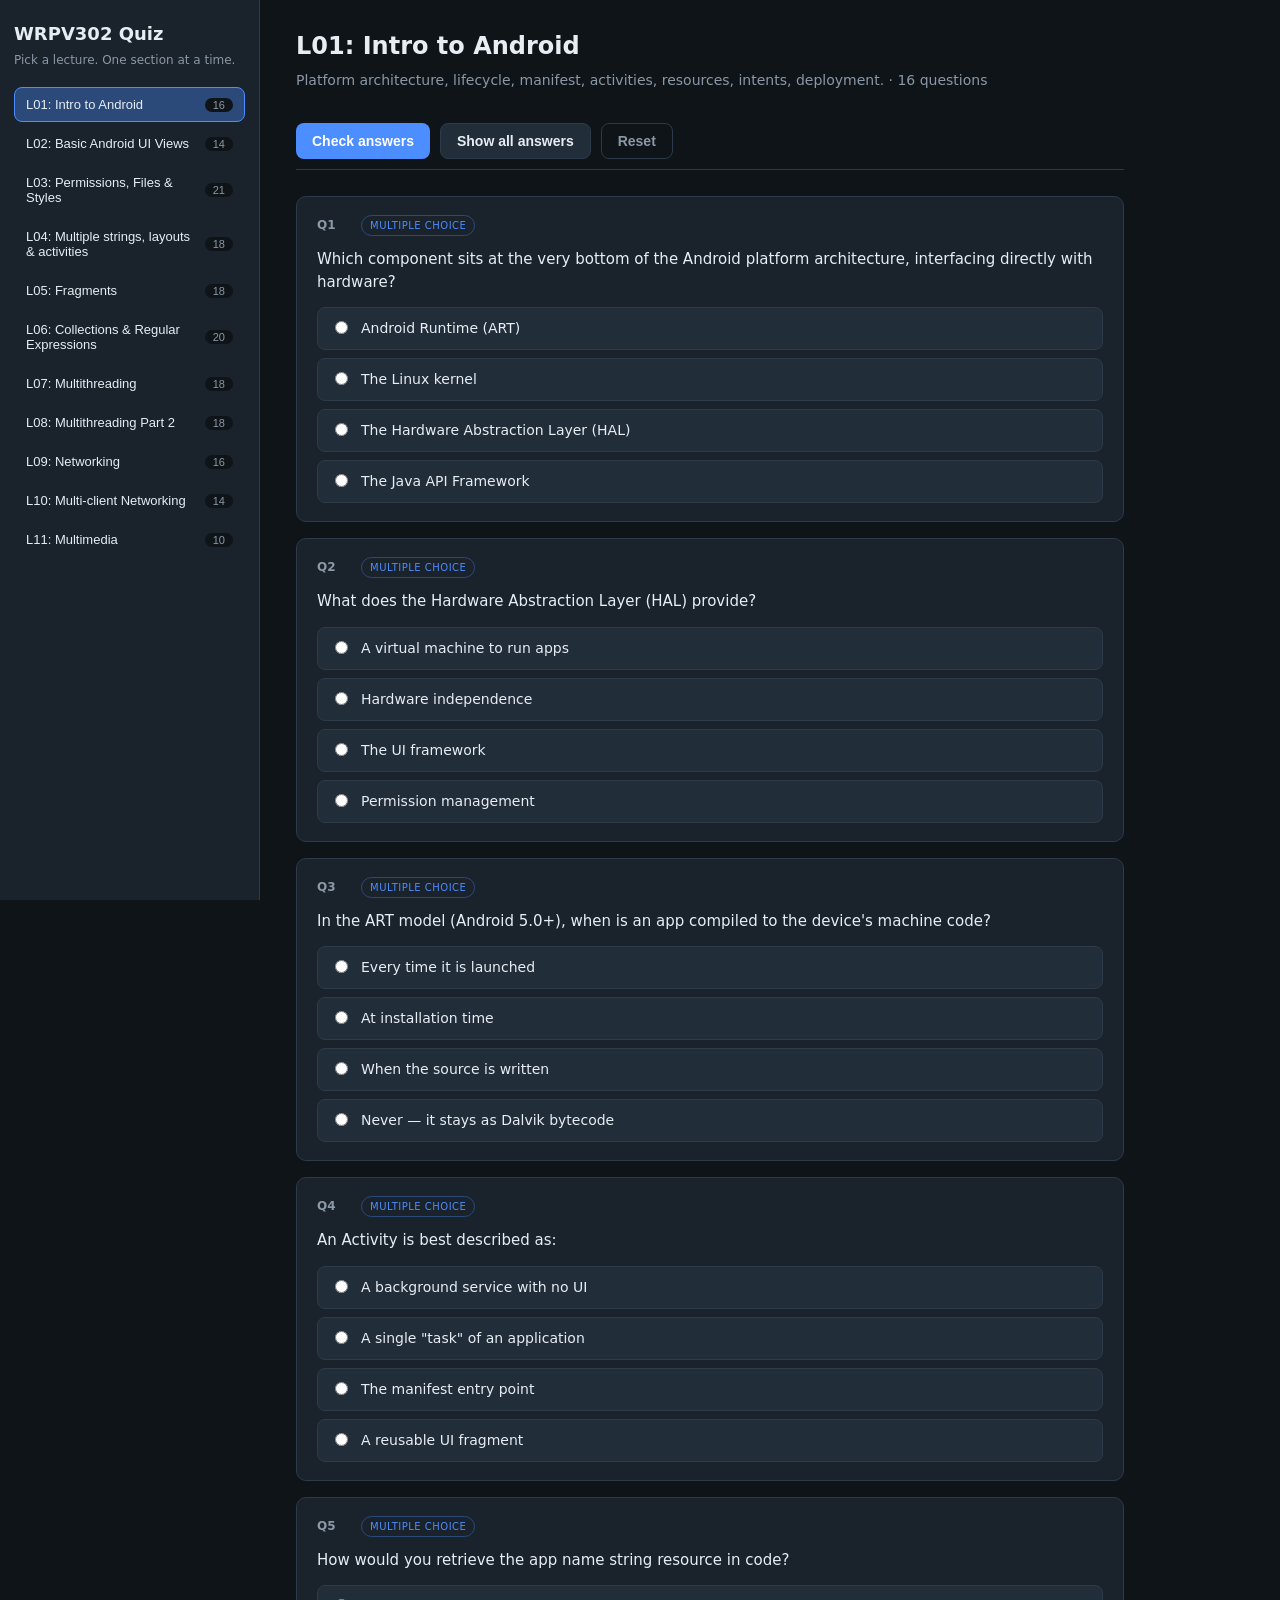
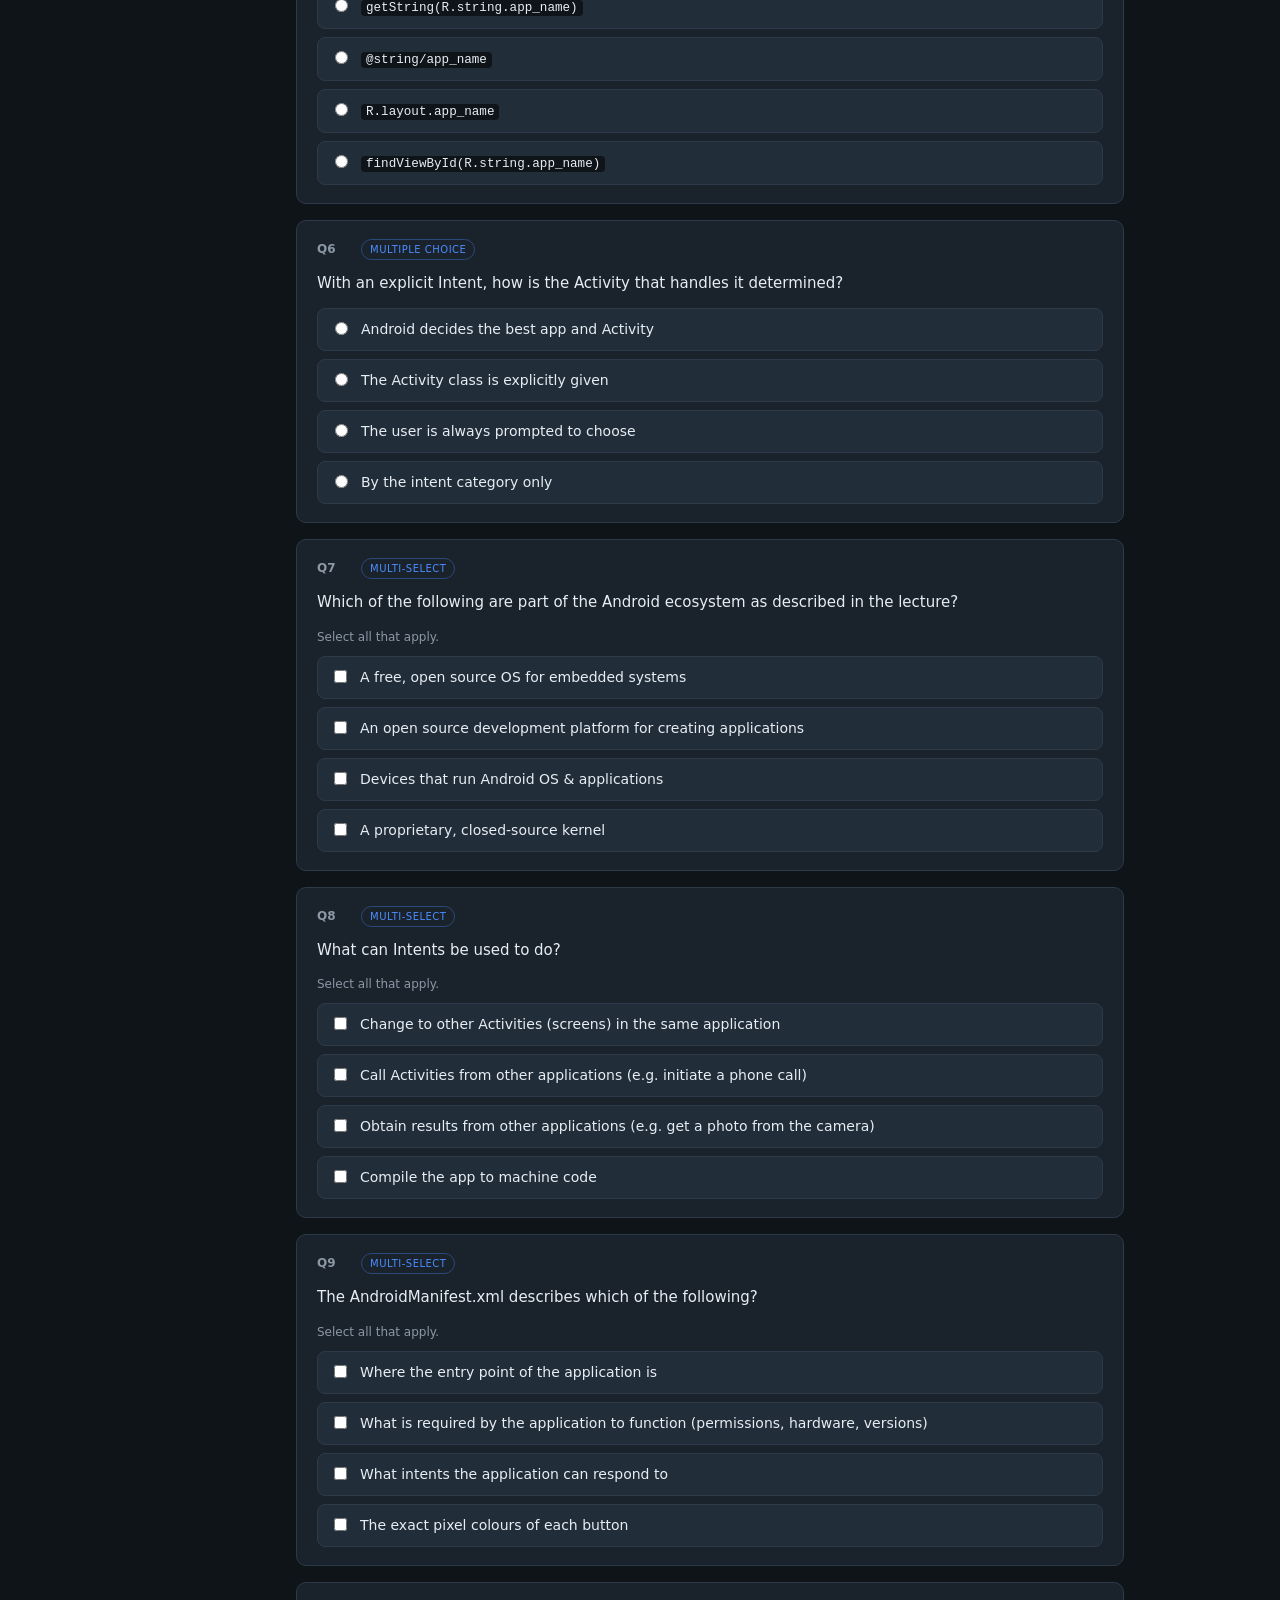
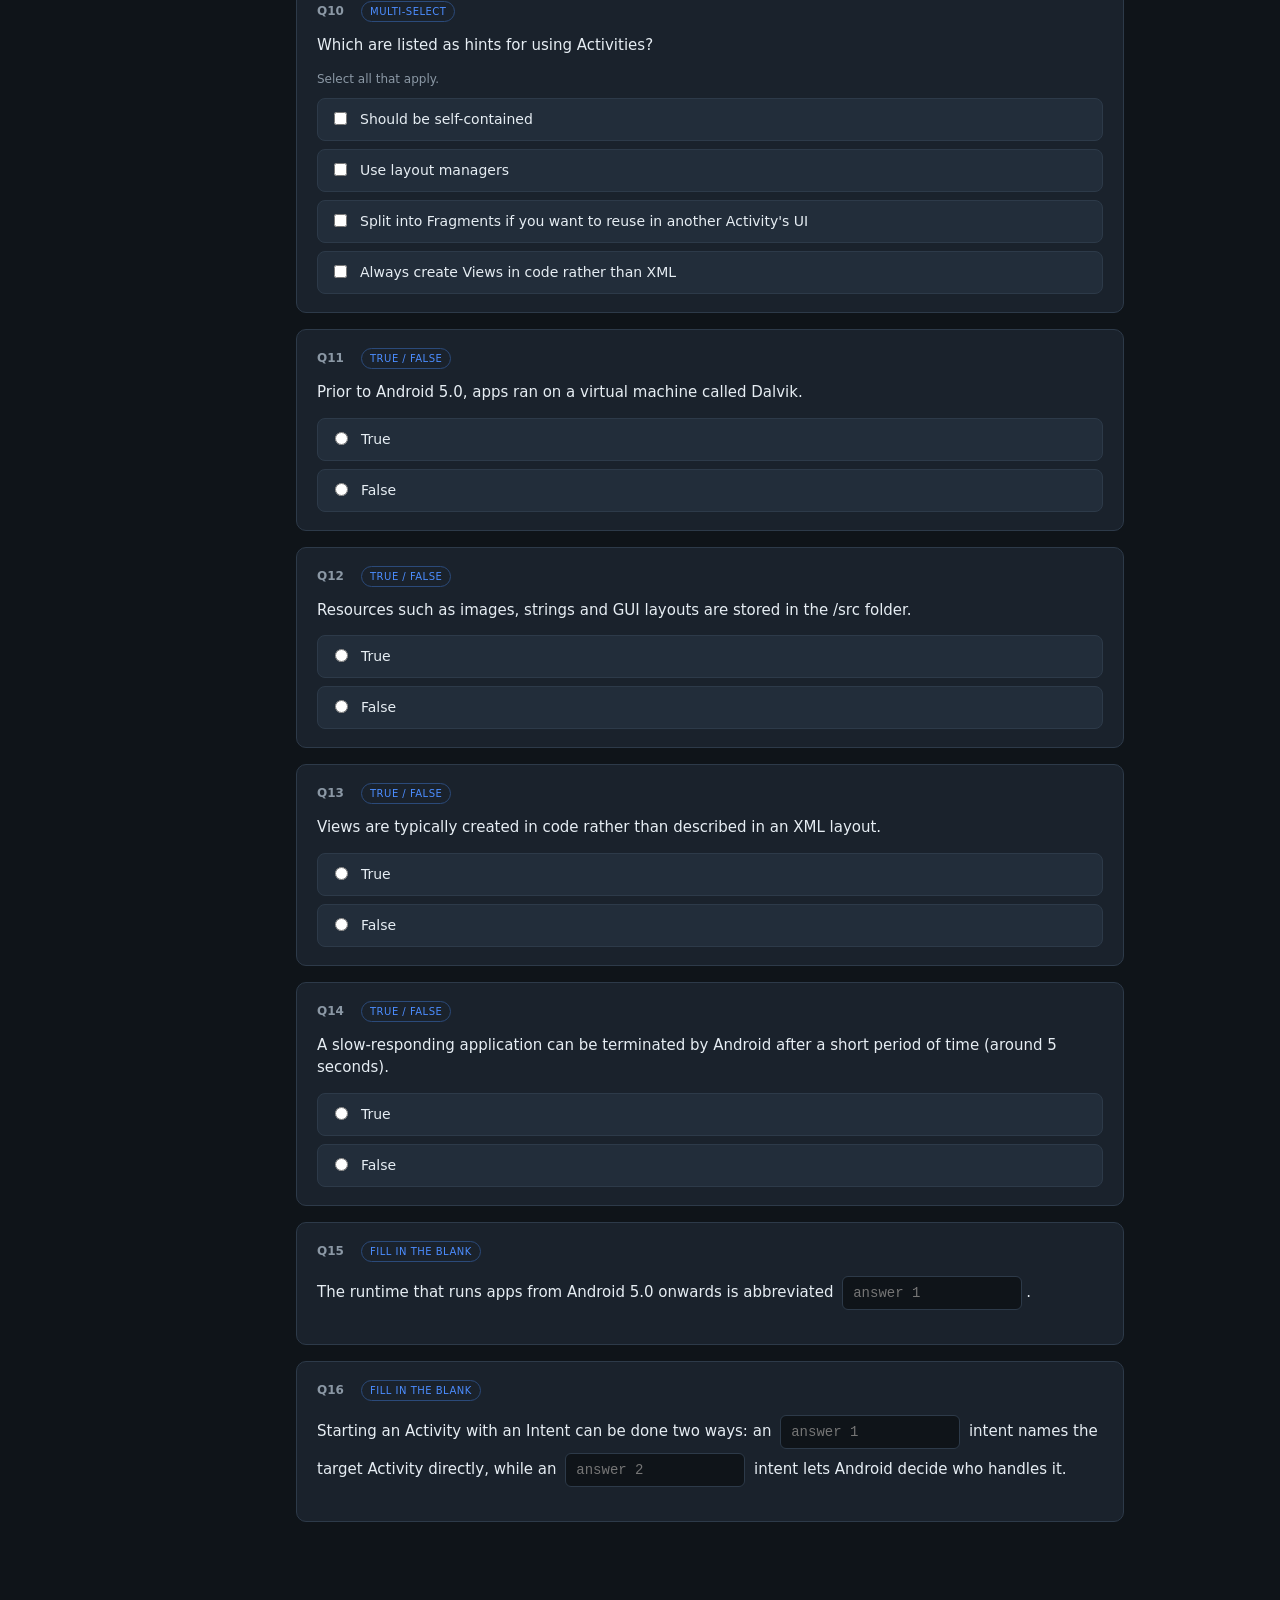
==== quiz/index.html @ 8e63b0f9 "init" ====
<!DOCTYPE html>
<html lang="en">
<head>
  <meta charset="UTF-8" />
  <meta name="viewport" content="width=device-width, initial-scale=1.0" />
  <title>WRPV302 Study Quiz</title>
  <link rel="stylesheet" href="styles.css" />
</head>
<body>
  <header class="topbar">
    <button class="hamburger" id="menuToggle" aria-label="Open lecture menu" aria-expanded="false" aria-controls="sidebar">
      <span></span><span></span><span></span>
    </button>
    <span class="topbar-title">WRPV302 Quiz</span>
  </header>

  <div class="app">
    <div class="backdrop" id="backdrop" hidden></div>

    <aside class="sidebar" id="sidebar">
      <h1>WRPV302 Quiz</h1>
      <p class="subtitle">Pick a lecture. One section at a time.</p>
      <ul class="nav-list" id="navList"></ul>
    </aside>

    <main class="main" id="main"></main>
  </div>

  <!-- Engine loads first so registerLecture() exists before the banks run.
       It boots on DOMContentLoaded, so DOM readiness is not a concern. -->
  <script src="quiz-engine.js"></script>

  <!-- Question banks: one file per lecture -->
  <script src="questions/lecture-01.js"></script>
  <script src="questions/lecture-02.js"></script>
  <script src="questions/lecture-03.js"></script>
  <script src="questions/lecture-04.js"></script>
  <script src="questions/lecture-05.js"></script>
  <script src="questions/lecture-06.js"></script>
  <script src="questions/lecture-07.js"></script>
  <script src="questions/lecture-08.js"></script>
  <script src="questions/lecture-09.js"></script>
  <script src="questions/lecture-10.js"></script>
  <script src="questions/lecture-11.js"></script>
</body>
</html>
---- quiz/styles.css ----
:root {
  --bg: #0f1419;
  --panel: #1a222c;
  --panel-2: #222d3a;
  --border: #2d3a49;
  --text: #e6edf3;
  --muted: #8b98a5;
  --accent: #4c8dff;
  --accent-dim: #2b4a7a;
  --correct: #2ea043;
  --correct-bg: #11351d;
  --wrong: #f85149;
  --wrong-bg: #3a1618;
  --radius: 10px;
  --mono: ui-monospace, "SF Mono", "Cascadia Code", Consolas, monospace;
  --topbar-h: 61px;
}

* { box-sizing: border-box; }

html, body {
  margin: 0;
  padding: 0;
  background: var(--bg);
  color: var(--text);
  font-family: system-ui, -apple-system, "Segoe UI", Roboto, sans-serif;
  line-height: 1.5;
}

.app {
  display: grid;
  grid-template-columns: 260px 1fr;
  min-height: 100vh;
}

/* ---- Sidebar ---- */
.sidebar {
  background: var(--panel);
  border-right: 1px solid var(--border);
  padding: 20px 14px;
  position: sticky;
  top: 0;
  align-self: start;
  height: 100vh;
  overflow-y: auto;
}

.sidebar h1 {
  font-size: 18px;
  margin: 0 0 4px;
}

.sidebar .subtitle {
  font-size: 12px;
  color: var(--muted);
  margin: 0 0 18px;
}

.nav-list {
  list-style: none;
  margin: 0;
  padding: 0;
  display: flex;
  flex-direction: column;
  gap: 4px;
}

.nav-btn {
  width: 100%;
  text-align: left;
  background: transparent;
  color: var(--text);
  border: 1px solid transparent;
  border-radius: 8px;
  padding: 9px 11px;
  font-size: 13px;
  cursor: pointer;
  display: flex;
  justify-content: space-between;
  align-items: center;
  gap: 8px;
}

.nav-btn:hover { background: var(--panel-2); }

.nav-btn.active {
  background: var(--accent-dim);
  border-color: var(--accent);
}

.nav-btn .count {
  font-size: 11px;
  color: var(--muted);
  background: var(--bg);
  border-radius: 20px;
  padding: 1px 8px;
}

/* ---- Main ---- */
.main {
  padding: 28px 36px 80px;
  max-width: 900px;
  min-width: 0;        /* allow the grid column to shrink below content width */
  overflow-wrap: break-word;
}

.section-header {
  margin-bottom: 22px;
}

.section-header h2 {
  margin: 0 0 6px;
  font-size: 24px;
}

.section-header p {
  margin: 0;
  color: var(--muted);
  font-size: 14px;
}

.toolbar {
  display: flex;
  gap: 10px;
  flex-wrap: wrap;
  margin: 18px 0 26px;
  position: sticky;
  top: 0;
  background: var(--bg);
  padding: 10px 0;
  z-index: 5;
  border-bottom: 1px solid var(--border);
}

.btn {
  background: var(--accent);
  color: #fff;
  border: none;
  border-radius: 8px;
  padding: 9px 16px;
  font-size: 14px;
  font-weight: 600;
  cursor: pointer;
}
.btn:hover { filter: brightness(1.1); }
.btn.secondary {
  background: var(--panel-2);
  color: var(--text);
  border: 1px solid var(--border);
}
.btn.ghost {
  background: transparent;
  color: var(--muted);
  border: 1px solid var(--border);
}

.score-pill {
  margin-left: auto;
  align-self: center;
  font-size: 14px;
  color: var(--muted);
}
.score-pill strong { color: var(--text); }

/* ---- Question card ---- */
.q-card {
  background: var(--panel);
  border: 1px solid var(--border);
  border-radius: var(--radius);
  padding: 18px 20px;
  margin-bottom: 16px;
  min-width: 0;
  overflow: hidden;
}

.q-head {
  display: flex;
  align-items: baseline;
  gap: 10px;
  margin-bottom: 12px;
  flex-wrap: wrap;
}

.q-num {
  font-size: 12px;
  font-weight: 700;
  color: var(--muted);
  min-width: 34px;
}

.q-type {
  font-size: 10px;
  letter-spacing: 0.5px;
  text-transform: uppercase;
  color: var(--accent);
  border: 1px solid var(--accent-dim);
  border-radius: 20px;
  padding: 2px 8px;
}

.q-prompt {
  font-size: 15px;
  margin: 0 0 14px;
  overflow-wrap: break-word;
  word-break: break-word;
}
.q-prompt code {
  font-family: var(--mono);
  background: var(--bg);
  padding: 1px 5px;
  border-radius: 4px;
  font-size: 0.9em;
  overflow-wrap: break-word;
  word-break: break-word;
}

.q-hint {
  font-size: 12px;
  color: var(--muted);
  margin: 0 0 10px;
}

/* options */
.options { display: flex; flex-direction: column; gap: 8px; }

.option {
  display: flex;
  align-items: flex-start;
  gap: 10px;
  padding: 10px 12px;
  border: 1px solid var(--border);
  border-radius: 8px;
  cursor: pointer;
  background: var(--panel-2);
}
.option:hover { border-color: var(--accent); }
.option input { margin-top: 3px; }
.option .opt-text { flex: 1; min-width: 0; font-size: 14px; overflow-wrap: break-word; word-break: break-word; }
.option .opt-text code {
  font-family: var(--mono);
  background: var(--bg);
  padding: 1px 5px;
  border-radius: 4px;
  font-size: 0.9em;
}

/* fill-in-blank */
.fill-input {
  background: var(--bg);
  border: 1px solid var(--border);
  color: var(--text);
  border-radius: 6px;
  padding: 8px 10px;
  font-size: 14px;
  font-family: var(--mono);
  width: 180px;
  max-width: 100%;      /* never exceed the card on narrow screens */
  margin: 2px 4px;
}
.fill-input:focus { outline: 2px solid var(--accent); border-color: transparent; }

/* ---- Answer reveal states ---- */
.q-card.revealed .option.correct {
  border-color: var(--correct);
  background: var(--correct-bg);
}
.q-card.revealed .option.chosen-wrong {
  border-color: var(--wrong);
  background: var(--wrong-bg);
}

.answer-box {
  margin-top: 14px;
  padding: 12px 14px;
  border-radius: 8px;
  border: 1px solid var(--border);
  background: var(--bg);
  font-size: 13px;
  display: none;
}
.q-card.revealed .answer-box { display: block; }
.answer-box .label {
  font-weight: 700;
  color: var(--correct);
  margin-right: 6px;
}
.answer-box code {
  font-family: var(--mono);
  background: var(--panel-2);
  padding: 1px 5px;
  border-radius: 4px;
}
.answer-box .accepted { color: var(--muted); }
.answer-box .expl {
  margin-top: 8px;
  color: var(--muted);
  border-top: 1px dashed var(--border);
  padding-top: 8px;
}

.verdict {
  display: inline-block;
  font-size: 12px;
  font-weight: 700;
  margin-left: auto;
}
.verdict.ok { color: var(--correct); }
.verdict.no { color: var(--wrong); }

.fill-input.correct { border-color: var(--correct); background: var(--correct-bg); }
.fill-input.wrong { border-color: var(--wrong); background: var(--wrong-bg); }

.empty-state {
  color: var(--muted);
  font-size: 15px;
  padding: 40px 0;
}

/* ---- Top bar + hamburger (hidden on desktop) ---- */
.topbar {
  display: none;
  align-items: center;
  gap: 14px;
  height: var(--topbar-h);
  padding: 0 16px;
  background: var(--panel);
  border-bottom: 1px solid var(--border);
  position: sticky;
  top: 0;
  z-index: 30;
}

.topbar-title {
  font-size: 16px;
  font-weight: 700;
}

.hamburger {
  display: inline-flex;
  flex-direction: column;
  justify-content: center;
  gap: 5px;
  width: 40px;
  height: 40px;
  padding: 9px;
  background: var(--panel-2);
  border: 1px solid var(--border);
  border-radius: 8px;
  cursor: pointer;
}
.hamburger span {
  display: block;
  height: 2px;
  width: 100%;
  background: var(--text);
  border-radius: 2px;
  transition: transform 0.2s ease, opacity 0.2s ease;
}
/* animate into an X when the menu is open */
body.nav-open .hamburger span:nth-child(1) { transform: translateY(7px) rotate(45deg); }
body.nav-open .hamburger span:nth-child(2) { opacity: 0; }
body.nav-open .hamburger span:nth-child(3) { transform: translateY(-7px) rotate(-45deg); }

.backdrop {
  position: fixed;
  inset: 0;
  background: rgba(0, 0, 0, 0.55);
  z-index: 18;
  border: none;
}

/* ---- Mobile layout ---- */
@media (max-width: 720px) {
  .topbar { display: flex; }

  .app { grid-template-columns: 1fr; }

  .main { padding: 20px 16px 60px; }

  /* sidebar slides in from the left as an overlay, below the top bar */
  .sidebar {
    position: fixed;
    top: var(--topbar-h);
    left: 0;
    height: calc(100vh - var(--topbar-h));
    width: 82%;
    max-width: 300px;
    z-index: 20;
    padding-top: 16px;
    transform: translateX(-100%);
    transition: transform 0.25s ease;
    box-shadow: 2px 0 16px rgba(0, 0, 0, 0.4);
  }
  body.nav-open .sidebar { transform: translateX(0); }

  /* backdrop also starts below the top bar so the hamburger stays tappable */
  .backdrop { top: var(--topbar-h); }

  /* the toolbar's sticky offset should sit below the top bar */
  .toolbar { top: 0; }
}

/* On desktop the backdrop is never shown even if left in the DOM */
@media (min-width: 721px) {
  .backdrop { display: none !important; }
}
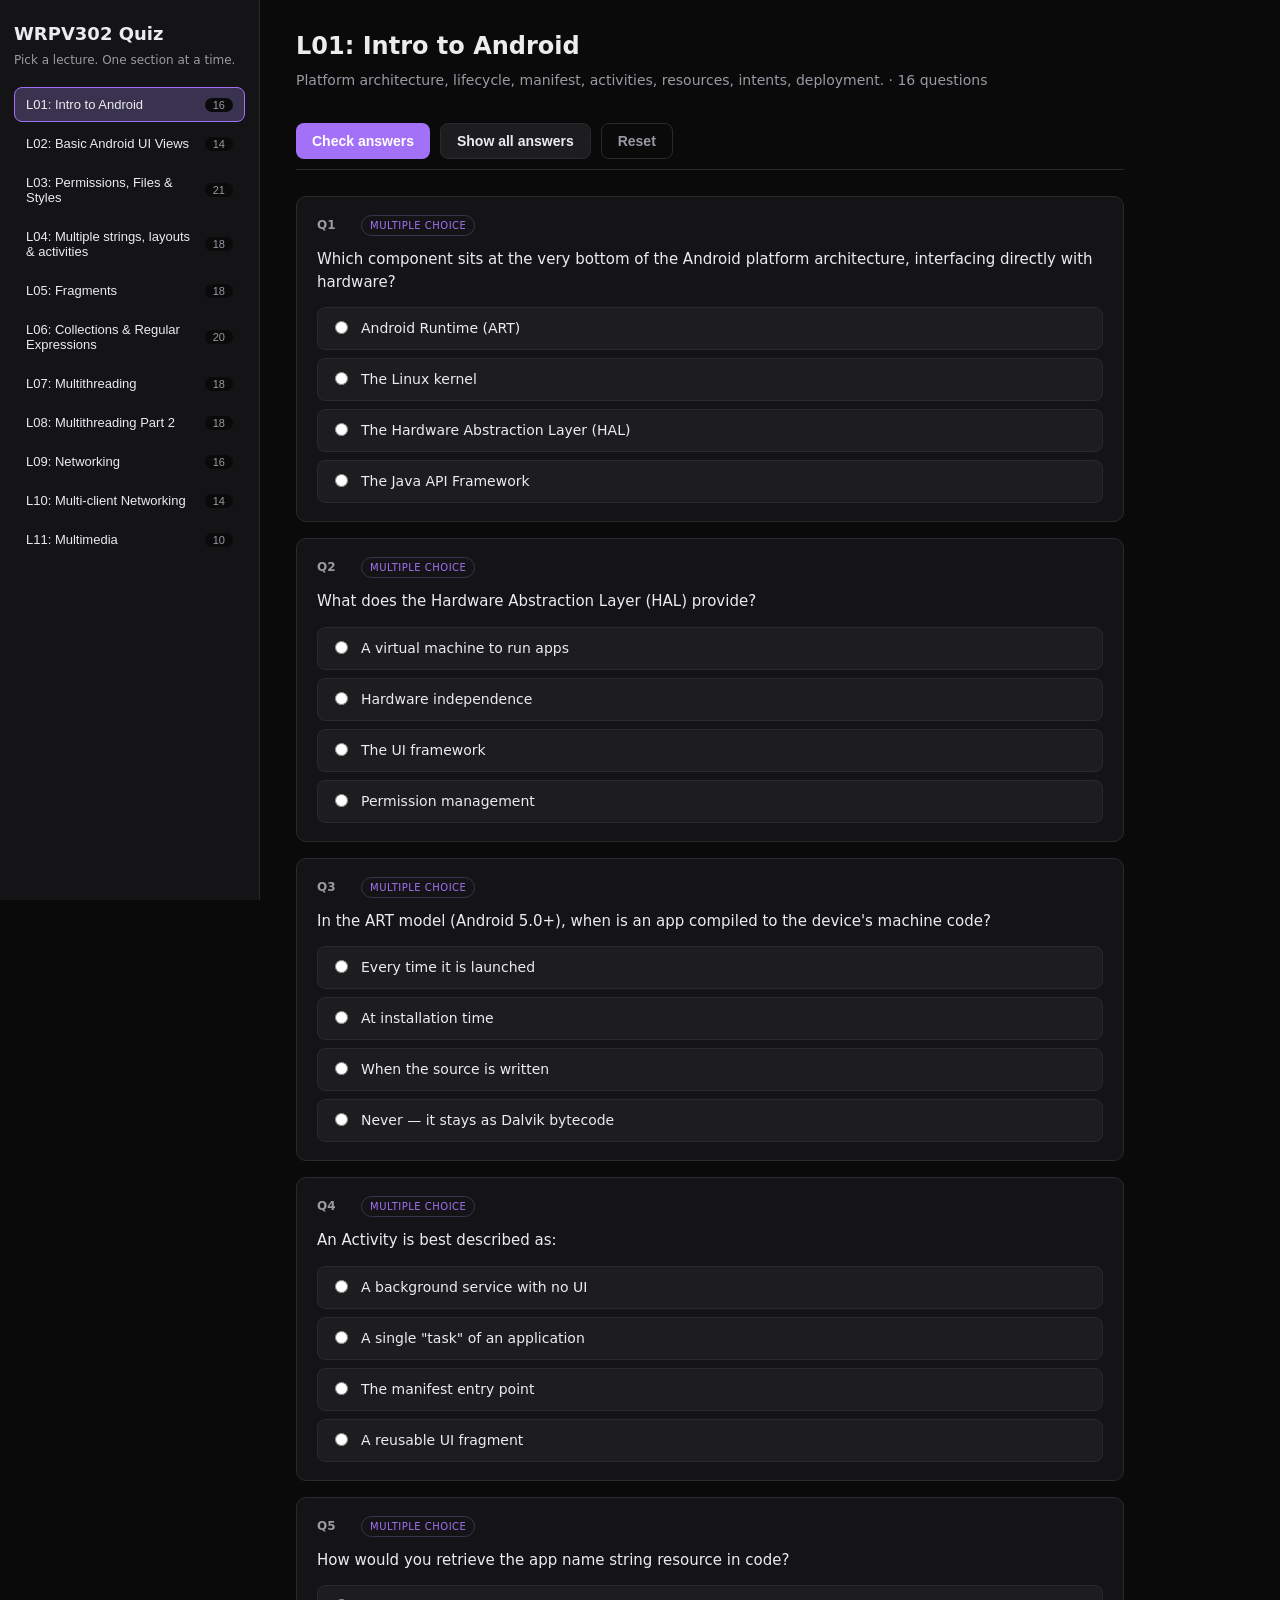
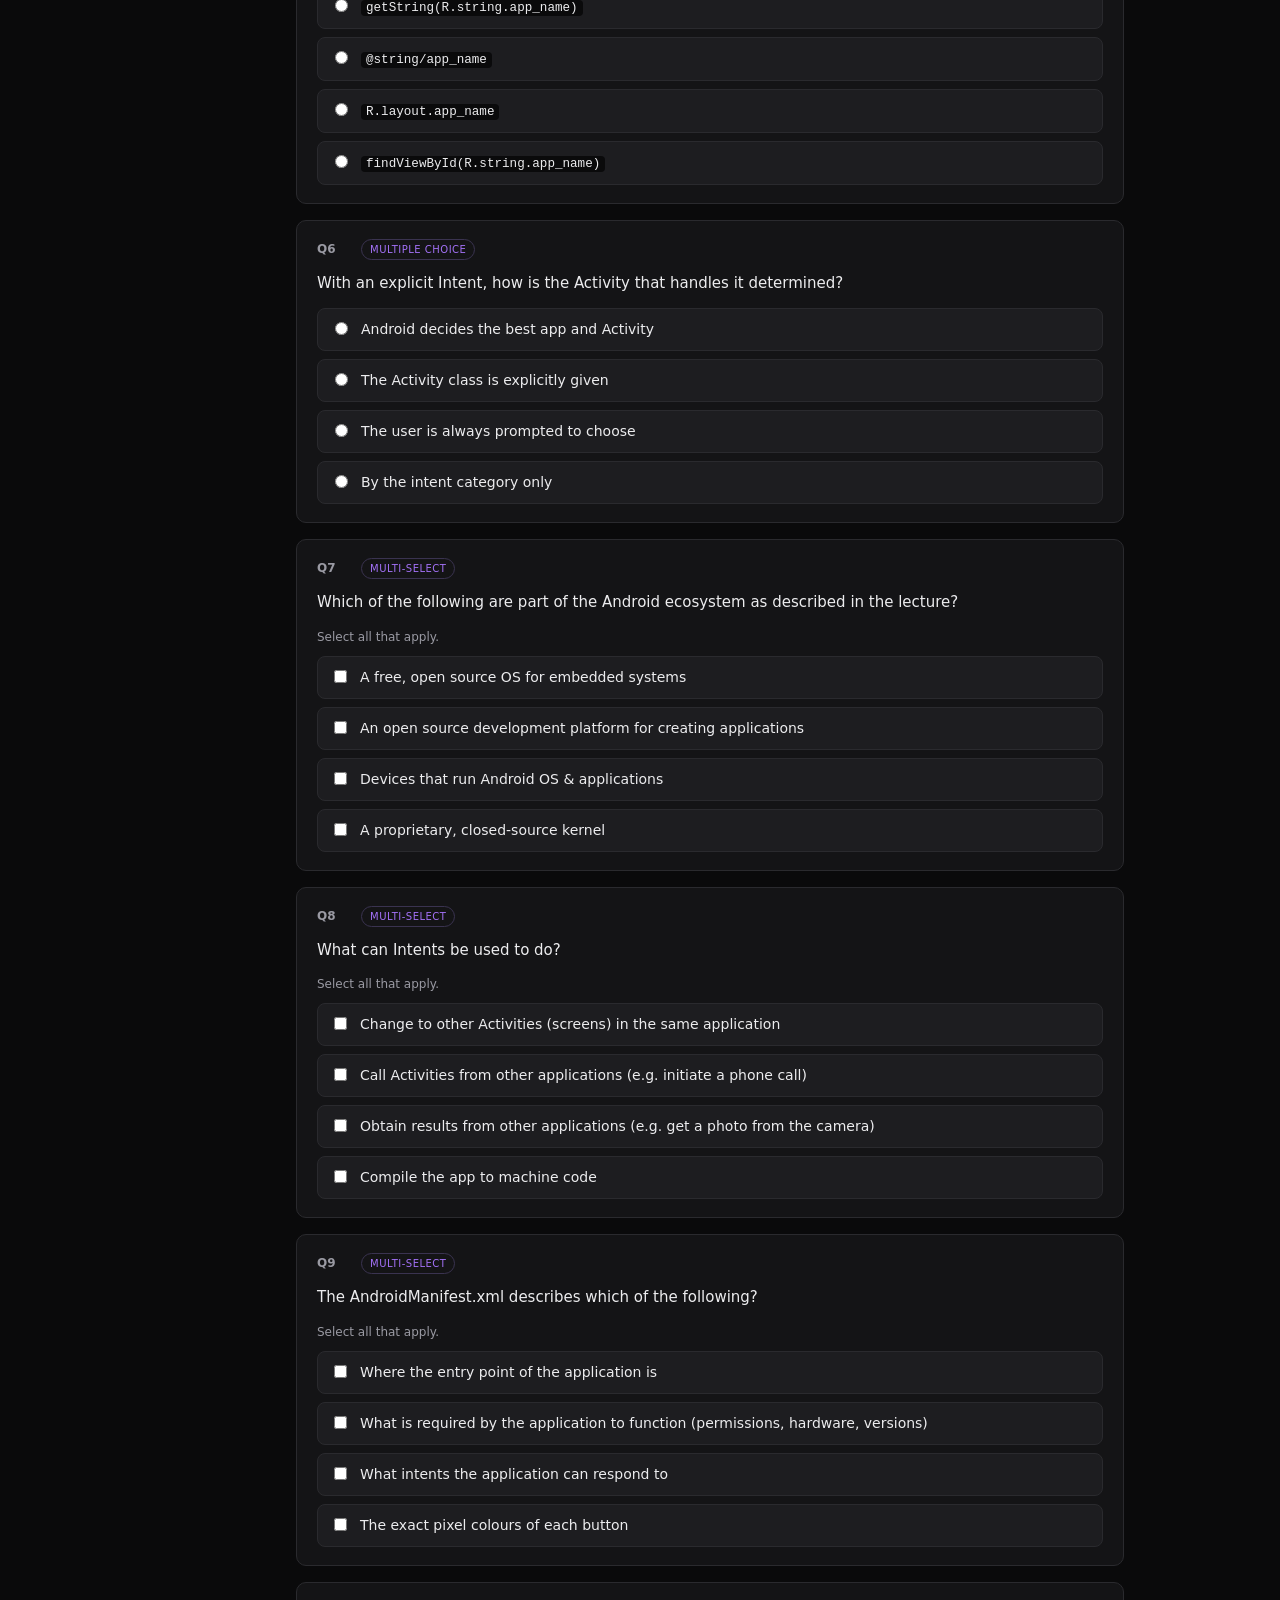
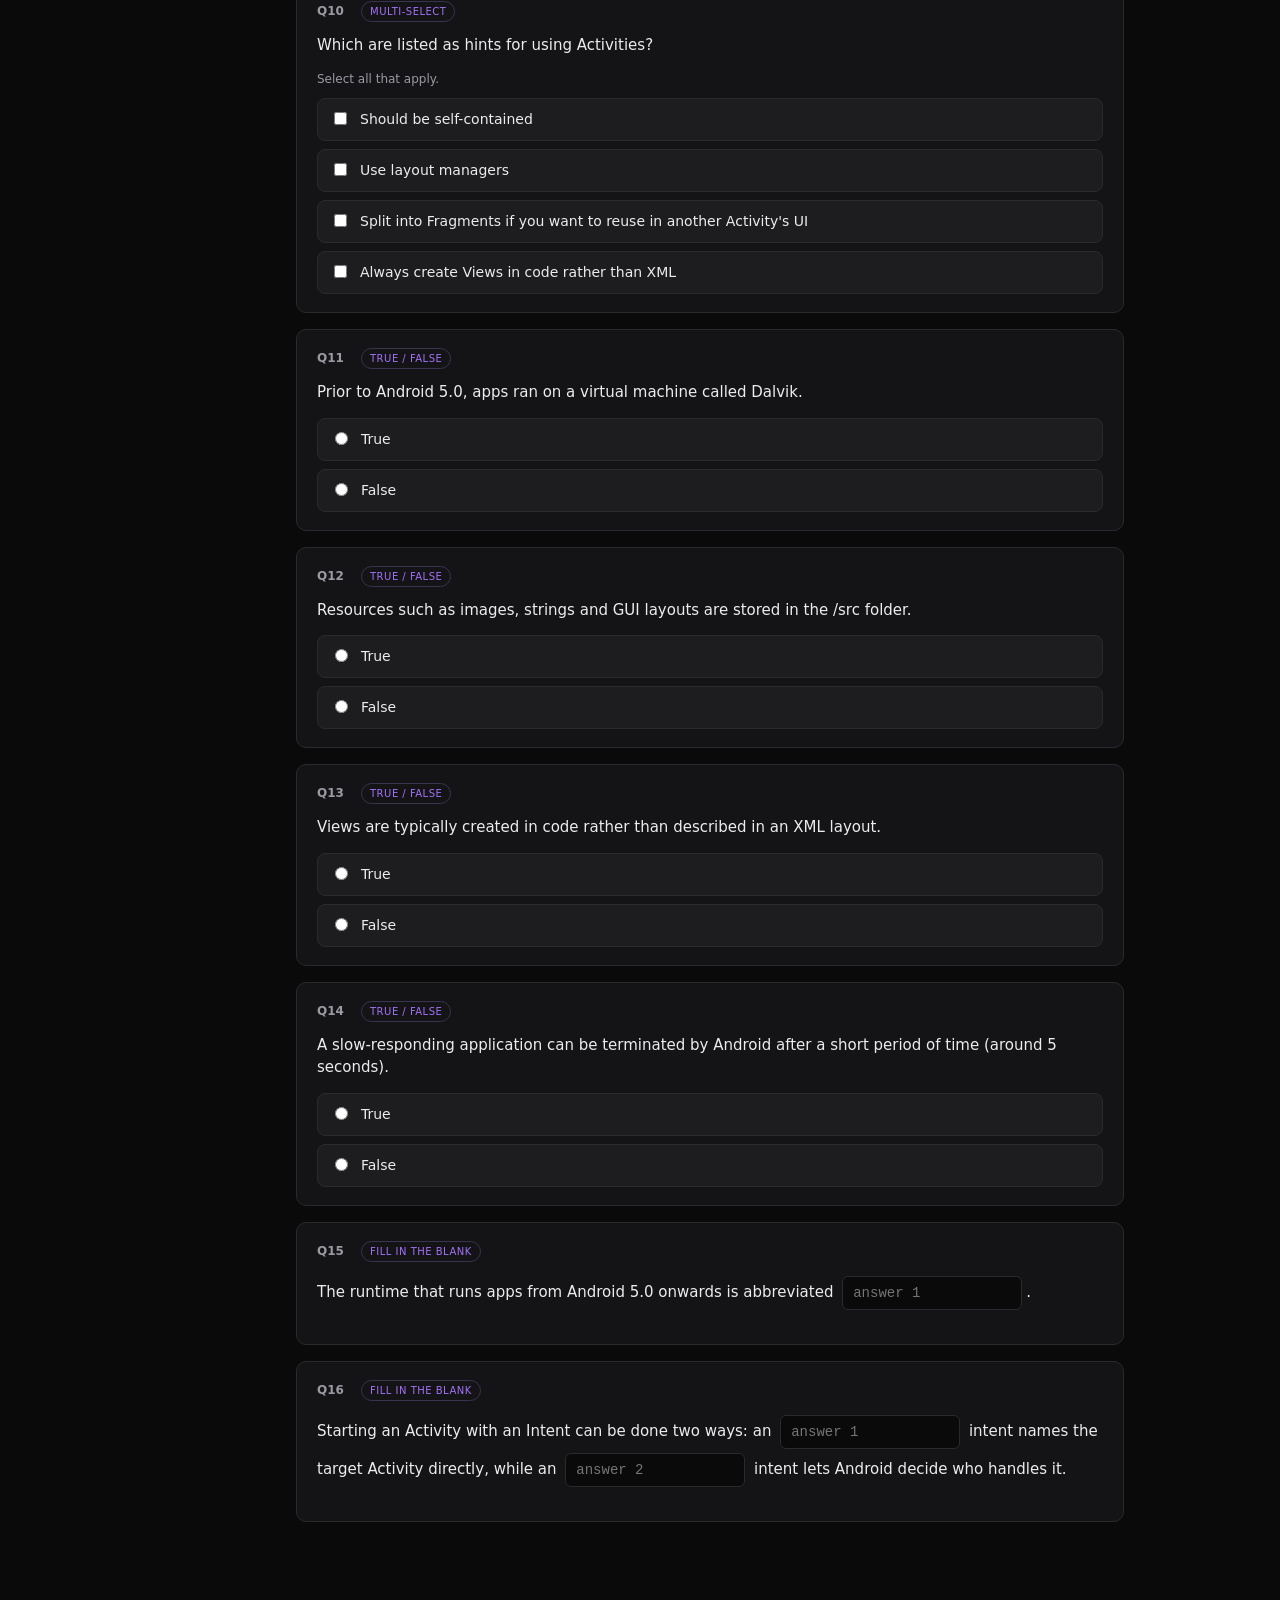
==== commit 90ae91bc: "added 2 more sections" ====
--- a/quiz/index.html
+++ b/quiz/index.html
@@ -4,6 +4,35 @@
   <meta charset="UTF-8" />
   <meta name="viewport" content="width=device-width, initial-scale=1.0" />
   <title>WRPV302 Study Quiz</title>
+  <meta name="description" content="Exam revision quiz for WRPV302 Advanced Programming: 11 lectures, 182 questions across multiple choice, multi-select, true/false and fill-in-the-blank." />
+
+  <!-- Favicons -->
+  <link rel="icon" href="favicon.svg" type="image/svg+xml" />
+  <link rel="icon" href="favicon-32.png" sizes="32x32" type="image/png" />
+  <link rel="apple-touch-icon" href="apple-touch-icon.png" />
+
+  <!-- Canonical -->
+  <link rel="canonical" href="https://noormosia.github.io/skool/quiz/" />
+
+  <!-- Open Graph (Facebook, LinkedIn, Discord, Slack, WhatsApp) -->
+  <meta property="og:type" content="website" />
+  <meta property="og:site_name" content="WRPV302 Quiz" />
+  <meta property="og:title" content="WRPV302 Study Quiz" />
+  <meta property="og:description" content="11 lectures, 182 questions across four question types. Revise Advanced Programming and reveal every answer." />
+  <meta property="og:url" content="https://noormosia.github.io/skool/quiz/" />
+  <meta property="og:image" content="https://noormosia.github.io/skool/quiz/social-card.png" />
+  <meta property="og:image:width" content="1200" />
+  <meta property="og:image:height" content="630" />
+  <meta property="og:image:alt" content="WRPV302 Advanced Programming study quiz: 11 lectures, 182 questions." />
+
+  <!-- Twitter / X -->
+  <meta name="twitter:card" content="summary_large_image" />
+  <meta name="twitter:title" content="WRPV302 Study Quiz" />
+  <meta name="twitter:description" content="11 lectures, 182 questions across four question types. Revise Advanced Programming and reveal every answer." />
+  <meta name="twitter:image" content="https://noormosia.github.io/skool/quiz/social-card.png" />
+  <meta name="twitter:image:alt" content="WRPV302 Advanced Programming study quiz: 11 lectures, 182 questions." />
+  <meta name="theme-color" content="#0a0a0b" />
+
   <link rel="stylesheet" href="styles.css" />
 </head>
 <body>
--- a/quiz/styles.css
+++ b/quiz/styles.css
@@ -1,16 +1,17 @@
 :root {
-  --bg: #0f1419;
-  --panel: #1a222c;
-  --panel-2: #222d3a;
-  --border: #2d3a49;
-  --text: #e6edf3;
-  --muted: #8b98a5;
-  --accent: #4c8dff;
-  --accent-dim: #2b4a7a;
-  --correct: #2ea043;
-  --correct-bg: #11351d;
+  /* Kiro: near-black neutral dark, violet only as the accent */
+  --bg: #0a0a0b;
+  --panel: #141416;
+  --panel-2: #1d1d20;
+  --border: #2a2a2e;
+  --text: #ececee;
+  --muted: #9a9aa3;
+  --accent: #a371f7;
+  --accent-dim: #3a3350;
+  --correct: #3fb950;
+  --correct-bg: #16301f;
   --wrong: #f85149;
-  --wrong-bg: #3a1618;
+  --wrong-bg: #3a1620;
   --radius: 10px;
   --mono: ui-monospace, "SF Mono", "Cascadia Code", Consolas, monospace;
   --topbar-h: 61px;
